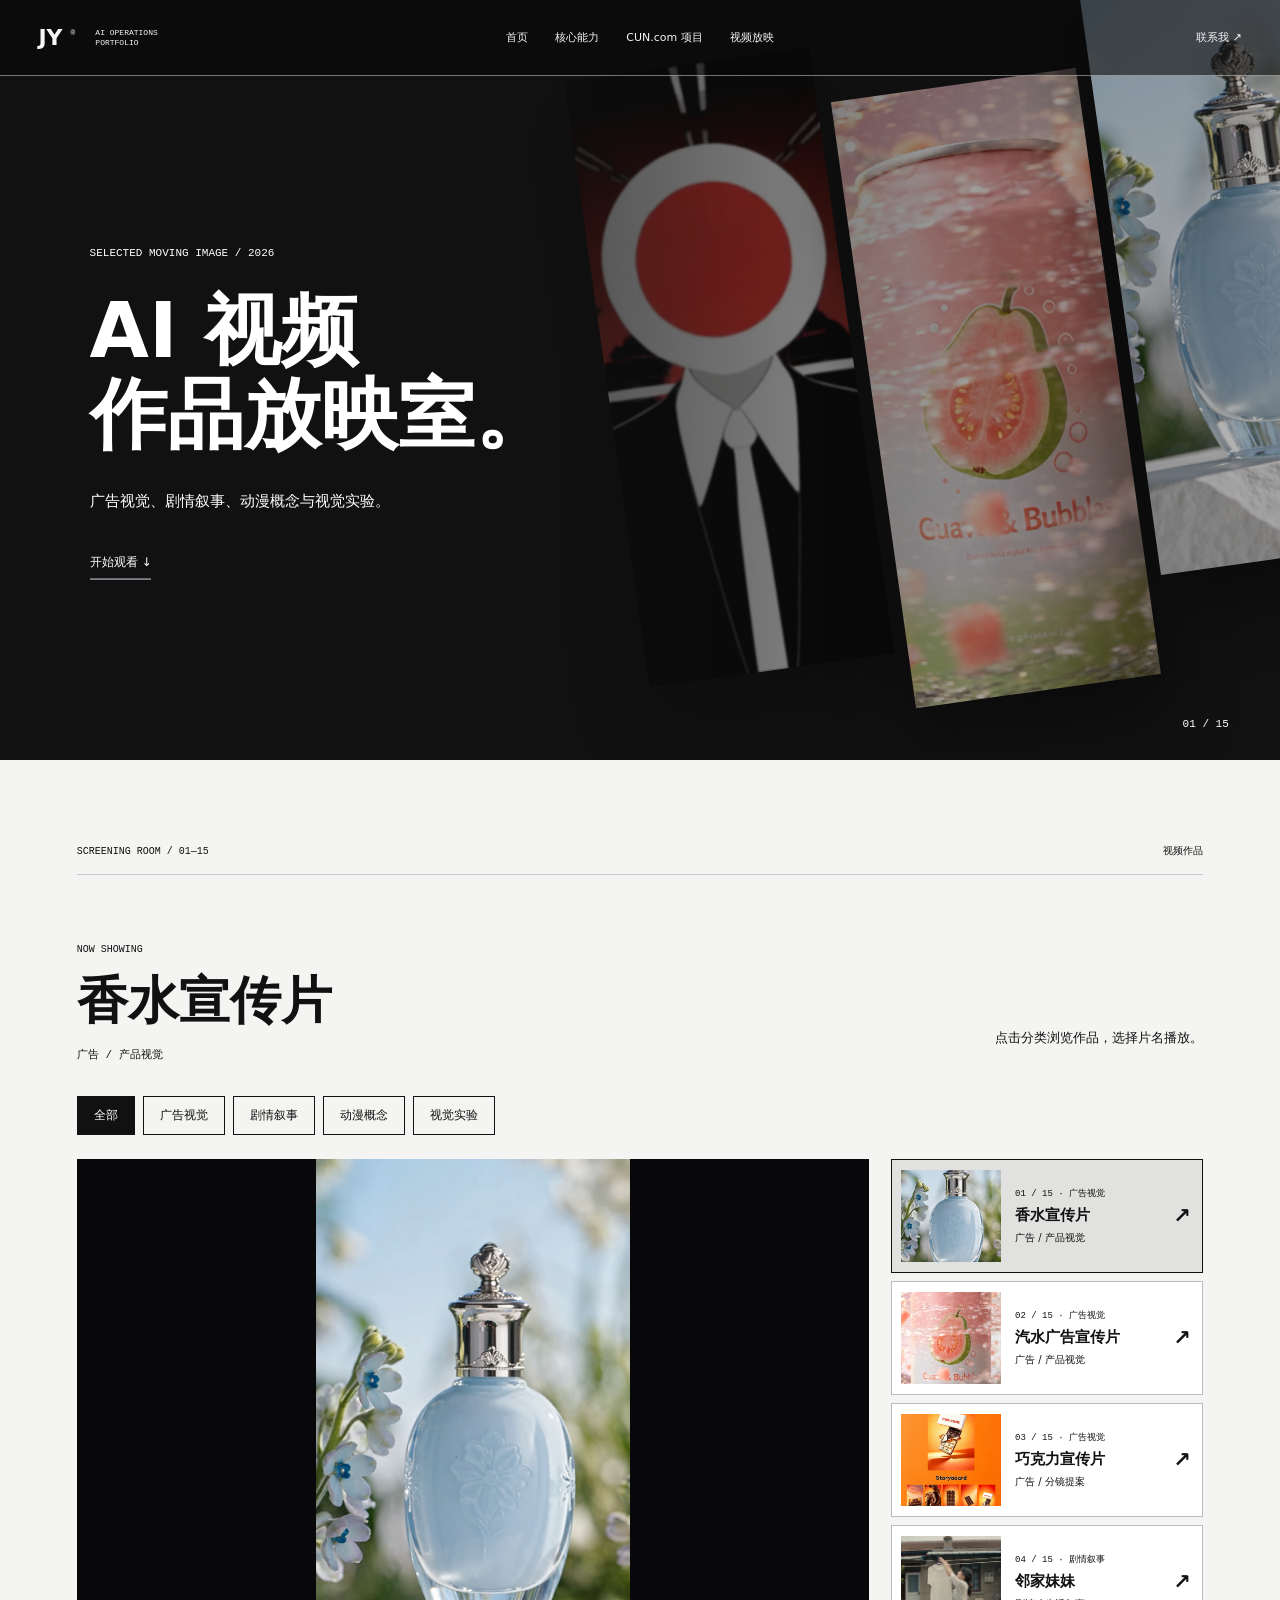
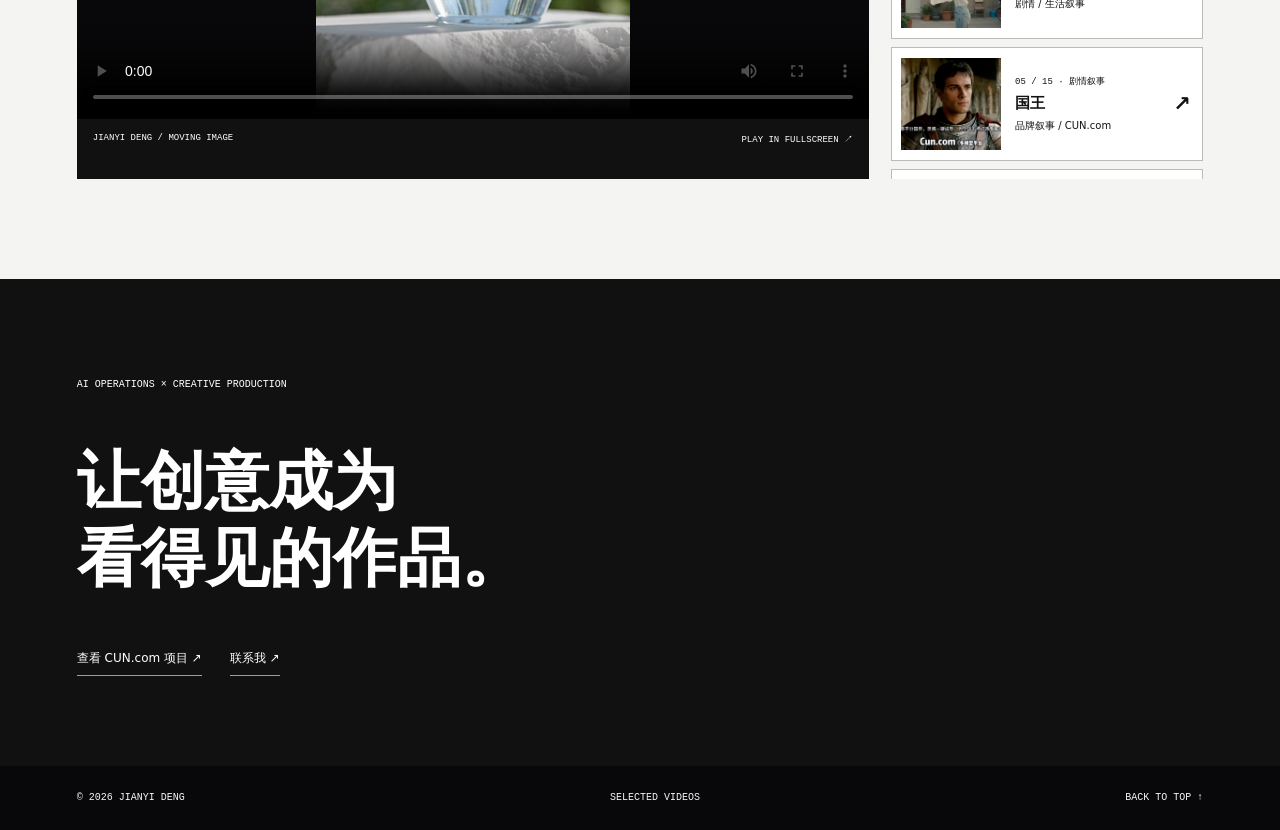
==== videos.html @ bc29573f "Add offline portfolio site and images" ====
<!doctype html>
<html lang="zh-CN"><head><meta charset="utf-8"><meta name="viewport" content="width=device-width, initial-scale=1"><meta name="theme-color" content="#101014"><meta name="description" content="邓健怡的 AI 视频作品展示：品牌广告、剧情短片与创意影像。"><title>视频作品 | 邓健怡</title><link rel="stylesheet" href="styles.css"></head>
<body class="video-page"><a class="skip-link" href="#main">跳转到内容</a><header class="site-header" id="top"><a class="wordmark" href="index.html">JY<span>®</span><small>AI OPERATIONS<br>PORTFOLIO</small></a><nav class="desktop-nav" aria-label="主导航"><a href="index.html">首页</a><a href="index.html#capabilities">核心能力</a><a href="cun.html">CUN.com 项目</a><a href="#screening">视频放映</a></nav><a class="nav-contact" href="index.html#contact">联系我 ↗</a><button class="menu-toggle" type="button" aria-label="打开菜单" aria-expanded="false"><span></span><span></span></button></header><nav class="mobile-nav" aria-label="移动端导航"><a href="index.html">首页</a><a href="index.html#capabilities">核心能力</a><a href="cun.html">CUN.com 项目</a><a href="#screening">视频放映</a><a href="index.html#contact">联系我</a></nav>
<main id="main"><section class="video-hero"><div class="video-hero-art"><img src="assets/posters/portfolio/黑红动漫风.mov.png" alt="动漫视觉画面"><img src="assets/posters/portfolio/汽水广告宣传片.mp4.png" alt="汽水广告画面"><img src="assets/posters/portfolio/香水宣传片.mp4.png" alt="香水宣传片画面"></div><div class="video-hero-copy"><p>SELECTED MOVING IMAGE / 2026</p><h1>AI 视频<br><span>作品放映室。</span></h1><p>广告视觉、剧情叙事、动漫概念与视觉实验。</p><a href="#screening">开始观看 ↓</a></div><div class="video-hero-index">01 / 15</div></section>
<section class="screening" id="screening"><div class="section-bar"><span>SCREENING ROOM / 01—15</span><span>视频作品</span></div><div class="screening-title"><div><p class="micro">NOW SHOWING</p><h2 id="video-title">香水宣传片</h2><span id="video-type">广告 / 产品视觉</span></div><p>点击分类浏览作品，选择片名播放。</p></div><div class="video-filters" id="video-filters" role="group" aria-label="视频分类"></div><div class="screening-layout"><div class="player-frame"><video id="video-player" controls playsinline preload="metadata" poster="assets/posters/portfolio/香水宣传片.mp4.png" aria-label="视频作品播放器"></video><div class="player-caption"><span>JIANYI DENG / MOVING IMAGE</span><span>PLAY IN FULLSCREEN ↗</span></div></div><div class="video-list" id="video-list" aria-label="选择视频作品"></div></div></section><section class="video-footer-cta"><p>AI OPERATIONS × CREATIVE PRODUCTION</p><h2>让创意成为<br>看得见的作品。</h2><div><a href="cun.html">查看 CUN.com 项目 ↗</a><a href="index.html#contact">联系我 ↗</a></div></section></main><footer><span>© <span id="year"></span> JIANYI DENG</span><span>SELECTED VIDEOS</span><a href="#top">BACK TO TOP ↑</a></footer><script src="script.js"></script></body></html>
---- styles.css ----
:root{--black:#101014;--black2:#1b1921;--paper:#f7f6f8;--gray:#d5d4d9;--ink:#16141b;--muted:#66636d;--purple:#7545c7;--violet:#a77be9;--orange:#f5a04d;--line:#cbc9d0;--mono:ui-monospace,SFMono-Regular,Menlo,Consolas,monospace;--sans:Inter,"Noto Sans SC",system-ui,sans-serif}*{box-sizing:border-box}html{scroll-behavior:smooth}body{margin:0;overflow-x:hidden;background:var(--black);color:var(--paper);font-family:var(--sans);-webkit-font-smoothing:antialiased}a{color:inherit;text-decoration:none}button{font:inherit;cursor:pointer}img{display:block;max-width:100%}::selection{background:var(--orange);color:#111}.skip-link{position:fixed;z-index:999;left:10px;top:10px;padding:10px 14px;background:white;color:black;transform:translateY(-160%)}.skip-link:focus{transform:none}.micro,.section-bar,.hero-edition,.hero-index,.hero-scroll,.hero-side>span,.ring-controls,.modular-top,.modular-block>span,.modular-block small,.closing-copy>p,.closing-copy small,footer{font:10px/1.4 var(--mono);letter-spacing:0}.site-header{position:absolute;z-index:50;top:0;left:0;width:100%;height:76px;display:grid;grid-template-columns:1fr auto 1fr;align-items:center;padding:0 3vw;color:white;border-bottom:1px solid #ffffff35}.wordmark{display:inline-flex;align-items:center;gap:8px;width:max-content;font-size:22px;font-weight:900;line-height:.9}.wordmark>span{align-self:start;font:8px var(--mono)}.wordmark small{margin-left:12px;color:#c6c0cd;font:8px/1.25 var(--mono)}.desktop-nav{display:flex;gap:27px}.desktop-nav a,.nav-contact{font-size:11px;transition:color .2s}.desktop-nav a:hover,.nav-contact:hover{color:var(--orange)}.nav-contact{justify-self:end}.menu-toggle,.mobile-nav{display:none}
.hero{position:relative;min-height:650px;height:min(820px,92svh);isolation:isolate;overflow:hidden;background:#0d0a13}.hero-image{position:absolute;z-index:-3;inset:-4%;transform:translate3d(var(--mx,0px),var(--my,0px),0) scale(1.06);transition:transform .2s ease-out}.hero-image img{width:100%;height:100%;object-fit:cover;object-position:center 37%;filter:contrast(1.17) brightness(.62) saturate(.7) sepia(.08)}.hero-image::after{content:"";position:absolute;inset:0;background:linear-gradient(90deg,#100c18e8 0%,#24133275 25%,#4e245747 52%,#100c18a3 100%),linear-gradient(0deg,#100c18ee,transparent 34%);mix-blend-mode:multiply}.hero-veil{position:absolute;z-index:-1;inset:0;background:radial-gradient(ellipse at 65% 18%,#b63b7047,transparent 36%),linear-gradient(90deg,#0e0a14a8,transparent 30%,transparent 72%,#0e0a14a8)}.hero-edition{position:absolute;top:105px;left:3vw;right:3vw;display:flex;justify-content:space-between;color:#ede1f1}.hero-copy{position:absolute;z-index:5;left:20vw;top:46%;width:min(760px,57vw);transform:translateY(-43%)}.hero-copy .micro{margin:0 0 20px;color:#eee7f1}.hero h1{margin:0;font-size:clamp(45px,5.4vw,82px);font-weight:800;line-height:1.13;letter-spacing:0;white-space:nowrap}.hero h1 em{color:#ffb473;font-style:normal}.hero-copy>p:not(.micro){margin:24px 0 0;color:#e5dce5;font-size:14px;line-height:1.85}.hero-actions{display:flex;gap:34px;margin-top:32px}.hero-actions a{display:flex;gap:35px;align-items:center;padding-bottom:9px;border-bottom:1px solid #cfc3d0;font-size:12px;transition:color .2s,transform .2s}.hero-actions a:hover{color:var(--orange);transform:translateY(-3px)}.hero-actions span{font-size:17px}.hero-side{position:absolute;z-index:5;top:48%;width:17vw;max-width:260px;min-width:160px;transition:transform .35s,filter .35s}.hero-side:hover{transform:translateY(-12px) rotate(2deg);filter:brightness(1.18)}.hero-side img{width:100%;height:145px;object-fit:cover;border:1px solid #ffffff3d;box-shadow:0 20px 38px #0008}.hero-side>span{display:block;margin-top:8px;color:#e5dce5}.hero-side-left{left:-3vw}.hero-side-left img{object-position:center 38%}.hero-side-right{right:-3vw}.hero-side-right img{object-position:center 38%}.hero-index{position:absolute;right:3vw;top:100px;padding:8px 11px;border:1px solid #ffffff55;border-radius:30px}.hero-index span{color:var(--orange)}.hero-scroll{position:absolute;left:3vw;bottom:28px;color:#d9d0dc}.hero-scroll span{margin-left:12px;color:var(--orange)}
.profile-band{background:#17141d;color:white;padding:70px 6vw}.profile-inner{max-width:1450px;margin:auto;display:grid;grid-template-columns:1fr 1fr;gap:12vw;align-items:end}.profile-band .micro{color:var(--orange)}.profile-band h2,.section-title h2,.works-intro h2,.tile-heading h2{margin:12px 0 0;font-size:clamp(35px,4.3vw,63px);line-height:1.22;letter-spacing:0}.profile-band h2 span{color:var(--violet)}.profile-text p{max-width:650px;margin:0;font-size:15px;line-height:1.9;color:#d1cbd5}.profile-meta{display:flex;flex-wrap:wrap;gap:18px;margin-top:30px;padding-top:15px;border-top:1px solid #6c6274;color:#aaa1b0;font:10px var(--mono)}.profile-meta a{color:var(--orange)}
.capabilities,.works{padding:90px 6vw 100px;background:var(--paper);color:var(--ink)}.section-bar{display:flex;justify-content:space-between;gap:15px;padding-bottom:15px;border-bottom:1px solid var(--line);color:#706d76}.section-title{display:flex;justify-content:space-between;align-items:end;gap:30px;margin:65px 0 38px}.section-title h2{margin:0}.section-title p{max-width:250px;margin:0;color:#77727c;font-size:13px;line-height:1.8}.capability-grid{display:grid;grid-template-columns:repeat(3,minmax(0,1fr));gap:18px}.capability-card{position:relative;min-height:320px;display:flex;flex-direction:column;overflow:hidden;background:#ededf0;border-radius:6px;transition:transform .3s,box-shadow .3s}.capability-card:hover{transform:translateY(-8px);box-shadow:0 16px 35px #2b1a4b2e}.capability-visual{position:relative;flex:0 0 112px;overflow:hidden;background:#17131e}.capability-visual::before{content:"";position:absolute;width:140px;height:140px;right:12%;top:-56px;background:repeating-linear-gradient(42deg,#a57dee 0 17px,#d1b6f8 17px 35px,#7545c7 35px 52px);clip-path:polygon(50% 0,100% 25%,85% 100%,10% 80%,0 28%);transform:rotate(-16deg);box-shadow:20px 20px #0b0911}.capability-card:nth-child(2) .capability-visual::before,.capability-card:nth-child(5) .capability-visual::before{filter:hue-rotate(-30deg)}.capability-card:nth-child(3) .capability-visual::before,.capability-card:nth-child(6) .capability-visual::before{filter:hue-rotate(40deg)}.capability-visual>span{position:absolute;z-index:1;top:18px;left:18px;display:grid;place-items:center;width:25px;height:25px;border-radius:50%;background:#f8f6fb;color:#141018;font-size:15px}.capability-body{padding:21px 22px 24px;display:flex;flex-direction:column;flex:1}.capability-body small{font:10px var(--mono);color:#7c7383}.capability-body h3{display:inline-block;align-self:flex-start;margin:11px 0 13px;padding:3px 8px;background:var(--highlight,#d7c5f5);font-size:19px;line-height:1.3}.capability-body p{margin:0;color:#4c4851;font-size:12px;line-height:1.75}.capability-tags{display:flex;flex-wrap:wrap;gap:6px;margin-top:auto;padding-top:20px}.capability-tags span{color:#6e6574;font:9px var(--mono)}
.works{padding-bottom:78px;background:#fff}.works-intro{display:flex;justify-content:space-between;align-items:end;gap:30px;margin:60px 0 0}.works-intro h2{margin:0}.works-intro p{max-width:390px;color:#66616c;font-size:14px;line-height:1.8}.work-ring{position:relative;height:710px;max-width:1450px;margin:0 auto;overflow:hidden;touch-action:pan-y;cursor:grab}.work-ring:active{cursor:grabbing}.ring-outline{position:absolute;left:8%;right:8%;top:17%;bottom:12%;border:1px solid #e6e2e9;border-radius:50%;transform:scaleY(.8)}.ring-center{position:absolute;z-index:2;left:50%;top:50%;transform:translate(-50%,-50%);display:flex;flex-direction:column;align-items:center;text-align:center;pointer-events:none}.ring-center span,.ring-center small{font:10px var(--mono);color:#77717d}.ring-center strong{margin:14px 0;font-size:clamp(30px,3.9vw,60px);line-height:.95;letter-spacing:0}.ring-card{position:absolute;display:block;width:158px;height:190px;overflow:hidden;padding:0;border:1px solid #f6f3f8;border-radius:5px;background:#2c2332;color:#fff;box-shadow:0 12px 27px #1d132b31;text-align:left;transform:translate(-50%,-50%) rotate(var(--rot,0deg)) scale(var(--scale,1));transition:left .55s cubic-bezier(.2,.8,.2,1),top .55s cubic-bezier(.2,.8,.2,1),transform .3s,box-shadow .3s}.ring-card:hover{--scale:1.13;z-index:40!important;box-shadow:0 24px 45px #1d132b70}.ring-card img{width:100%;height:100%;object-fit:cover}.ring-card::after{content:"";position:absolute;inset:45% 0 0;background:linear-gradient(transparent,#100c18cc)}.ring-card span{position:absolute;z-index:1;left:10px;right:8px;bottom:11px;font-size:12px;font-weight:700;line-height:1.25}.ring-card small{display:block;margin-bottom:4px;color:#e9d5f3;font:8px var(--mono)}.ring-card.abstract{background:#392056}.ring-card.abstract .abstract-art{position:absolute;inset:0;background:radial-gradient(circle at 30% 20%,#f5a04d 0 15%,transparent 16%),repeating-linear-gradient(30deg,#7647c5 0 28px,#bd91ef 28px 55px,#33204d 55px 85px)}.ring-card.abstract.second .abstract-art{filter:hue-rotate(45deg)}.ring-controls{display:flex;justify-content:space-between;align-items:center;padding-top:18px;border-top:1px solid var(--line);color:#7b7580}.ring-controls div{display:flex;gap:10px}.ring-controls button{display:grid;place-items:center;width:40px;height:40px;border:1px solid #29222e;border-radius:50%;background:none;color:#211a27;font-size:20px;transition:background .2s,color .2s}.ring-controls button:hover{background:#211a27;color:#fff}
.modular{min-height:680px;padding:65px 4vw 80px;background:#08080a;color:#f6f5f6}.modular-top{display:flex;justify-content:space-between}.modular-top p{margin:0}.modular-ribbon{display:flex;align-items:end;gap:3px;margin:65px -4vw 55px;height:67px}.modular-ribbon i{flex:1;height:60%;background:#85848a;transition:height .25s,background .25s}.modular-ribbon i:nth-child(3n){height:95%;background:#b8b7bd}.modular-ribbon i:nth-child(4n){height:72%;background:#68676c}.modular-ribbon i:hover{height:120%;background:var(--violet)}.modular-layout{display:grid;grid-template-columns:1fr .6fr 1fr;gap:8vw;align-items:center;max-width:1300px;margin:auto}.modular-layout>p{text-align:center;font:11px/1.25 var(--mono)}.modular-layout>p span{color:var(--orange)}.modular-block{position:relative;min-height:290px;display:flex;flex-direction:column;justify-content:flex-end;overflow:hidden;padding:22px;background:#202024;border:1px solid #545158;transition:transform .3s,border-color .3s}.modular-block:hover{transform:translateY(-8px);border-color:var(--violet)}.modular-block::before{content:"";position:absolute;width:145px;height:145px;top:15px;left:26px;border:28px solid #bba1e9;transform:rotate(15deg)}.block-video::before{border-color:#f3a974;border-radius:50%;top:20px;left:auto;right:10px}.modular-block>*{position:relative}.modular-block>span{margin-bottom:auto;color:#b6a7c1}.modular-block strong{font-size:26px;line-height:1.25}.modular-block small{margin-top:12px;color:#b9b5bf}.modular-block b{position:absolute;right:20px;bottom:18px;color:var(--orange);font-size:24px}
.tile-section{padding:75px 5vw 100px;background:#0e0e11;color:#fff}.tile-section .section-bar{border-color:#55535b}.tile-heading{display:flex;justify-content:space-between;align-items:end;gap:30px;margin:50px 0 45px}.tile-heading h2{margin:0}.tile-heading p{max-width:420px;color:#b5b0ba;font-size:13px;line-height:1.8}.tile-grid{display:grid;grid-template-columns:repeat(5,1fr);gap:5px;perspective:800px}.tile{aspect-ratio:1.25;position:relative;overflow:hidden;border-radius:6px;background:#a5a4aa;transform:rotate(var(--tilt,0deg));transition:transform .25s,background .25s,filter .25s}.tile:nth-child(3n+2){background:#6d6a72}.tile:nth-child(4n){background:#c5c3c9}.tile:hover{transform:translateY(-9px) rotate(0deg);background:#9c7dcc;filter:brightness(1.15)}.tile::before{content:"";position:absolute;inset:0;background:var(--tile-image,none) center/cover;opacity:0;transition:opacity .3s}.tile:hover::before{opacity:.85}.tile span{position:absolute;z-index:1;left:12px;bottom:11px;color:#fff;font:9px var(--mono);opacity:0;transition:opacity .25s}.tile:hover span{opacity:1}
.closing{min-height:520px;display:grid;grid-template-columns:1fr 1fr;align-items:center;gap:7vw;padding:70px 6vw;background:#3a393f;color:white}.closing-copy>p{margin-bottom:38px}.closing h2{margin:0;font-size:clamp(39px,4.5vw,70px);line-height:1.05;letter-spacing:0}.closing h2 span{margin-left:12px;color:var(--orange)}.closing-copy>a{display:inline-block;margin-top:35px;border-bottom:1px solid white;padding-bottom:8px;font-size:17px}.closing-copy small{display:block;margin-top:24px;color:#bcb8c1}.closing-stack{display:grid;grid-template-columns:1fr 1fr;grid-template-rows:repeat(3,100px);gap:8px;justify-content:end}.closing-stack a{position:relative;overflow:hidden;background:#b5b3b9}.closing-stack a:nth-child(1){grid-column:2;grid-row:1}.closing-stack a:nth-child(2){grid-column:1;grid-row:2}.closing-stack a:nth-child(3){grid-column:2;grid-row:3;background:#8c7b9f}.closing-stack img{width:100%;height:100%;object-fit:cover;filter:grayscale(.4) brightness(.6);transition:transform .3s}.closing-stack a:hover img{transform:scale(1.1)}.closing-stack span{position:absolute;left:10px;bottom:8px;color:white;font:10px var(--mono)}footer{display:flex;justify-content:space-between;gap:15px;padding:25px 6vw;background:#08080a;color:#aaa5ae}footer a:hover{color:white}
.cursor-indicator{position:fixed;z-index:1000;top:0;left:0;width:15px;height:15px;border:1px solid #f8b175;border-radius:50%;pointer-events:none;opacity:0;transform:translate(-50%,-50%);transition:width .2s,height .2s,opacity .2s}.cursor-indicator.active{opacity:1}.cursor-indicator.hover{width:40px;height:40px;background:#f8b17544}
@media(max-width:1000px){.hero-copy{left:16vw;width:68vw}.hero h1{font-size:clamp(43px,5.7vw,68px)}.hero-side{width:18vw;min-width:120px}.hero-side img{height:125px}.capability-card{min-height:350px}.work-ring{height:620px}.ring-card{width:128px;height:162px}.modular-layout{gap:3vw}}
@media(max-width:700px){.site-header{height:62px;display:flex;justify-content:space-between;padding:0 20px}.desktop-nav,.nav-contact{display:none}.menu-toggle{display:flex;flex-direction:column;align-items:center;justify-content:center;gap:6px;width:40px;height:40px;border:0;background:none}.menu-toggle span{display:block;width:23px;height:1px;background:white}.menu-toggle.open span:first-child{transform:translateY(3.5px) rotate(45deg)}.menu-toggle.open span:last-child{transform:translateY(-3.5px) rotate(-45deg)}.mobile-nav{position:fixed;z-index:49;top:62px;left:0;right:0;display:flex;flex-direction:column;gap:0;padding:10px 20px 25px;background:#17131e;border-bottom:1px solid #544b5e;transform:translateY(-130%);visibility:hidden;transition:transform .3s,visibility .3s}.mobile-nav.open{transform:none;visibility:visible}.mobile-nav a{padding:13px 0;border-bottom:1px solid #544b5e}.hero{height:min(750px,92svh);min-height:640px}.hero-image img{object-position:55% center}.hero-edition{top:82px;left:20px;right:20px}.hero-edition span:last-child{display:none}.hero-copy{left:20px;right:20px;top:55%;width:auto;transform:translateY(-40%)}.hero h1{font-size:clamp(40px,9vw,64px);white-space:normal}.hero-copy>p:not(.micro){font-size:12px;max-width:340px}.hero-side{top:auto;bottom:75px;width:98px;min-width:0}.hero-side img{height:90px}.hero-side>span{font-size:7px}.hero-side-left{display:none}.hero-side-right{right:-14px}.hero-index{top:80px;right:20px}.hero-scroll{left:20px;bottom:25px}.profile-band,.capabilities,.works,.modular,.tile-section,.closing{padding-left:20px;padding-right:20px}.profile-inner{grid-template-columns:1fr;gap:30px}.profile-band h2,.section-title h2,.works-intro h2,.tile-heading h2{font-size:clamp(35px,8.4vw,48px)}.profile-text p{font-size:13px}.section-title,.works-intro,.tile-heading{display:block;margin:42px 0 28px}.section-title p,.works-intro p,.tile-heading p{margin-top:18px}.capabilities,.works{padding-top:65px;padding-bottom:75px}.capability-grid{grid-template-columns:repeat(2,minmax(0,1fr));gap:10px}.capability-card{min-height:350px}.capability-visual{flex-basis:95px}.capability-body{padding:16px}.capability-body h3{font-size:16px}.capability-body p{font-size:11px}.work-ring{height:500px;margin:0 -20px}.ring-card{width:98px;height:128px}.ring-card span{font-size:9px}.ring-center strong{font-size:32px}.ring-controls>span:last-child{display:none}.modular{min-height:0;padding-top:55px;padding-bottom:70px}.modular-ribbon{margin:45px -20px 45px}.modular-layout{grid-template-columns:1fr 1fr;gap:16px}.modular-layout>p{display:none}.modular-block{min-height:240px;padding:13px}.modular-block strong{font-size:18px}.modular-block small{font-size:8px}.modular-block::before{width:100px;height:100px;border-width:17px}.tile-section{padding-top:65px;padding-bottom:75px}.tile-grid{grid-template-columns:repeat(3,1fr)}.closing{grid-template-columns:1fr;gap:48px;min-height:0;padding-top:70px;padding-bottom:70px}.closing-stack{max-width:450px;width:100%}footer{flex-wrap:wrap;font-size:8px}}
@media(max-width:420px){.hero-copy{top:53%}.hero h1{font-size:40px}.hero-side-right{display:none}.capability-grid{grid-template-columns:1fr}.capability-card{min-height:290px}.capability-visual{flex-basis:105px}.capability-body h3{font-size:18px}.work-ring{height:440px}.ring-card{width:84px;height:110px}.ring-center strong{font-size:26px}.modular-layout{grid-template-columns:1fr}.modular-block{min-height:220px}.tile-grid{grid-template-columns:repeat(3,1fr)}.closing h2{font-size:45px}}
@media(prefers-reduced-motion:reduce){html{scroll-behavior:auto}*,*::before,*::after{animation-duration:.01ms!important;transition-duration:.01ms!important}.cursor-indicator{display:none}}

/* CUN.com case study */
.case-hero{position:relative;height:min(800px,90svh);min-height:610px;overflow:hidden;background:#28133c;isolation:isolate}.case-hero-image{position:absolute;z-index:-2;right:4%;top:-31%;width:63%;height:155%;object-fit:cover;object-position:center 36%}.case-hero-shade{position:absolute;z-index:-1;inset:0;background:linear-gradient(90deg,#140c1dfc 0%,#21102de7 38%,#29163b63 68%,#21102d9c 100%),linear-gradient(0deg,#170b22e0,transparent 45%)}.case-hero-content{position:absolute;left:8vw;top:50%;transform:translateY(-40%);max-width:720px}.case-hero-content>p:first-child,.case-hero-count{font:11px var(--mono);color:#e9b88e}.case-hero h1{margin:20px 0 10px;font-size:clamp(65px,10vw,150px);line-height:.95;letter-spacing:0}.case-hero h1 span{color:#be8df0}.case-hero h2{margin:32px 0 18px;font-size:clamp(30px,3vw,48px);line-height:1.3}.case-role{color:#d2c3d8;font-size:13px}.case-hero-content>a{display:inline-block;margin-top:32px;padding-bottom:8px;border-bottom:1px solid #e8dbe9;font-size:12px}.case-hero-count{position:absolute;right:3vw;bottom:30px}.case-summary,.case-process,.case-assets{padding:85px 6vw 100px;background:var(--paper);color:var(--ink)}.case-summary-grid{display:grid;grid-template-columns:1fr 1fr;gap:8vw;padding:65px 0 50px}.case-summary-grid .micro{color:var(--purple)}.case-summary h2,.assets-intro h2,.case-more h2{margin:17px 0;font-size:clamp(35px,4.5vw,67px);line-height:1.2}.case-summary h2 span,.assets-intro h2 span{color:var(--purple)}.case-summary-grid>div>p:not(.micro){margin:0;color:#5b5660;font-size:15px;line-height:1.9}.case-summary ul{margin:22px 0 0;padding-left:19px;color:#5b5660;font-size:13px;line-height:2}.case-metrics{display:grid;grid-template-columns:repeat(4,1fr);gap:15px;border-top:1px solid #7f7885;padding-top:22px}.case-metrics div{display:flex;flex-direction:column;gap:13px}.case-metrics small{font:10px var(--mono);color:#726d77}.case-metrics strong{font:600 clamp(26px,3vw,42px) var(--mono);color:var(--purple)}.case-process{background:#1b1621;color:#fff}.case-process .section-bar{border-color:#615868;color:#b7aebe}.process-grid{display:grid;grid-template-columns:repeat(4,1fr);gap:0;margin-top:60px;border-top:1px solid #655b6e;border-left:1px solid #655b6e}.process-grid>div{min-height:240px;padding:22px;border-right:1px solid #655b6e;border-bottom:1px solid #655b6e}.process-grid span{color:var(--orange);font:11px var(--mono)}.process-grid h3{margin:65px 0 15px;font-size:21px}.process-grid p{margin:0;color:#bbb3c1;font-size:12px;line-height:1.8}.assets-intro{display:flex;justify-content:space-between;align-items:end;gap:45px;margin:65px 0 40px}.assets-intro h2{margin:0}.assets-intro p{max-width:430px;margin:0;color:#69646e;font-size:13px;line-height:1.8}.asset-showcase{display:grid;grid-template-columns:.9fr 1.1fr;gap:20px;align-items:stretch}.asset-showcase figure{margin:0;position:relative;overflow:hidden;background:#e8e3ee}.campaign-poster img{width:100%;height:750px;object-fit:cover;object-position:top}.ip-grid{display:grid;grid-template-columns:1fr 1fr;gap:20px}.ip-grid img{width:100%;height:365px;object-fit:cover}.asset-showcase figcaption{position:absolute;left:12px;bottom:12px;padding:7px 9px;background:#17131dda;color:white;font:9px var(--mono)}.case-more{display:flex;align-items:center;justify-content:space-between;gap:30px;padding:65px 6vw;background:#e7d9f1;color:#21172c}.case-more h2{font-size:40px}.case-more p:not(.micro){max-width:600px;font-size:13px;line-height:1.8}.case-more a{flex:0 0 auto;padding:10px;border-bottom:1px solid #21172c;font-size:12px}
/* Dedicated video screening */
.video-hero{position:relative;min-height:640px;height:min(760px,88svh);overflow:hidden;background:#14101b}.video-hero-art{position:absolute;inset:0;display:flex;justify-content:flex-end;align-items:center;gap:12px;padding-left:40%;transform:rotate(-8deg) scale(1.15);opacity:.85}.video-hero-art img{width:28%;height:70%;object-fit:cover;box-shadow:0 25px 60px #0009}.video-hero-art img:nth-child(2){transform:translateY(50px)}.video-hero-art img:nth-child(3){transform:translateY(-35px)}.video-hero::after{content:"";position:absolute;inset:0;background:linear-gradient(90deg,#14101bfd 5%,#14101be3 32%,#14101b20 82%);pointer-events:none}.video-hero-copy{position:absolute;z-index:2;left:7vw;top:50%;transform:translateY(-42%)}.video-hero-copy>p:first-child,.video-hero-index{color:var(--orange);font:11px var(--mono)}.video-hero h1{margin:30px 0;font-size:clamp(55px,6vw,95px);line-height:1.1}.video-hero h1 span{color:#c49df0}.video-hero-copy>p:nth-last-child(2){font-size:15px;line-height:1.8;color:#d0c6d5}.video-hero-copy>a{display:inline-block;margin-top:24px;border-bottom:1px solid #ded2e3;padding-bottom:8px;font-size:12px}.video-hero-index{position:absolute;z-index:2;right:4vw;bottom:30px}.screening{padding:85px 6vw 100px;background:var(--paper);color:var(--ink)}.screening-title{display:flex;justify-content:space-between;align-items:end;gap:35px;margin:58px 0 34px}.screening-title .micro{color:var(--purple)}.screening-title h2{margin:10px 0 7px;font-size:clamp(35px,4vw,60px)}.screening-title span{color:#76707b;font:11px var(--mono)}.screening-title>p{max-width:430px;color:#69646e;font-size:13px;line-height:1.8}.screening-layout{display:grid;grid-template-columns:minmax(0,1.65fr) minmax(250px,.65fr);gap:22px}.player-frame{min-width:0;background:#151218}.player-frame video{display:block;width:100%;height:min(560px,46vw);min-height:350px;object-fit:contain;background:#08080a}.player-caption{display:flex;justify-content:space-between;padding:14px 16px;color:#c5bbc9;font:9px var(--mono)}.video-list{display:flex;flex-direction:column;gap:8px}.video-item{display:grid;grid-template-columns:100px 1fr 20px;gap:14px;align-items:center;width:100%;min-height:114px;padding:9px;border:1px solid #d1cbd6;background:#f3f0f5;color:#241b2b;text-align:left;transition:background .2s,border-color .2s}.video-item:hover,.video-item.active{border-color:var(--purple);background:#e8dcf4}.video-item img{width:100px;height:92px;object-fit:cover}.video-item span{display:flex;flex-direction:column;gap:6px}.video-item small{font:9px var(--mono);color:var(--purple)}.video-item strong{font-size:15px}.video-item em{font-style:normal;color:#706975;font-size:10px}.video-item b{font-size:21px}.video-footer-cta{padding:90px 6vw;background:#20172b}.video-footer-cta>p{color:var(--orange);font:10px var(--mono)}.video-footer-cta h2{font-size:clamp(40px,5vw,72px);line-height:1.2}.video-footer-cta>div{display:flex;gap:28px}.video-footer-cta a{padding-bottom:8px;border-bottom:1px solid #a893b5;font-size:12px}
@media(max-width:1000px){.process-grid{grid-template-columns:repeat(2,1fr)}.campaign-poster img{height:610px}.ip-grid img{height:295px}.screening-layout{grid-template-columns:1fr}.video-list{display:grid;grid-template-columns:1fr 1fr}.video-item{grid-template-columns:80px 1fr 15px}.video-item img{width:80px;height:86px}}
@media(max-width:700px){.case-hero{height:720px;min-height:650px}.case-hero-image{right:-25%;top:0;width:130%;height:100%;object-position:center top;opacity:.6}.case-hero-shade{background:linear-gradient(0deg,#170b22f7 0%,#170b22aa 48%,#170b2255),linear-gradient(90deg,#170b22aa,transparent)}.case-hero-content{left:20px;right:20px;top:auto;bottom:75px;transform:none}.case-hero h1{font-size:60px}.case-hero h2{font-size:30px}.case-hero-count{bottom:25px;right:20px}.case-summary,.case-process,.case-assets,.screening,.video-footer-cta{padding:65px 20px 75px}.case-summary-grid{grid-template-columns:1fr;gap:20px;padding:40px 0}.case-summary h2,.assets-intro h2{font-size:38px}.case-metrics{grid-template-columns:1fr 1fr;gap:25px}.process-grid{margin-top:35px}.process-grid>div{min-height:240px;padding:15px}.process-grid h3{font-size:17px}.assets-intro{display:block;margin:40px 0 30px}.assets-intro p{margin-top:18px}.asset-showcase{grid-template-columns:1fr}.campaign-poster img{height:auto;max-height:750px;object-fit:contain}.ip-grid{gap:10px}.ip-grid img{height:auto;aspect-ratio:1}.case-more{display:block;padding:60px 20px}.case-more h2{font-size:34px}.case-more a{display:inline-block;margin:14px 17px 0 0}.video-hero{height:670px;min-height:610px}.video-hero-art{padding-left:20%;opacity:.5}.video-hero-art img{width:42%;height:60%}.video-hero-copy{left:20px;right:20px;top:53%}.video-hero h1{font-size:49px}.screening-title{display:block;margin:45px 0 25px}.screening-title>p{margin-top:18px}.player-frame video{height:360px;min-height:0}.video-list{grid-template-columns:1fr}.video-item{min-height:100px}.video-footer-cta h2{font-size:42px}}
@media(max-width:420px){.case-metrics strong{font-size:25px}.process-grid{grid-template-columns:1fr}.process-grid>div{min-height:190px}.process-grid h3{margin-top:38px}.video-hero h1{font-size:43px}.player-frame video{height:300px}}

/* Monochrome type and portfolio imagery */
body :where(*){color:inherit!important}
body :where(.capabilities,.works,.screening,.case-summary,.case-assets,.case-more){color:#111!important}
body :where(.hero,.profile-band,.modular,.tile-section,.closing,.video-hero,.video-footer-cta,.case-hero,.case-process){color:#fff!important}
.skip-link{color:#111!important}
::selection{background:#fff;color:#111}
.site-header{background:#08080890;border-color:#ffffff70}
.desktop-nav a:hover,.nav-contact:hover,footer a:hover{opacity:.55}
.hero{height:min(850px,94svh);min-height:670px;background:#080808;color:#fff}
.hero-image{inset:0;transform:none!important}
.hero-image img{object-position:center center;filter:none}
.hero-image::after{display:none}
.hero-veil{display:none}
.hero-edition,.hero-index{display:none}
.hero-copy{left:0;right:0;top:auto;bottom:32px;width:auto;transform:none;text-align:center}
.hero-copy .micro,.hero-copy h1,.hero-copy>p:not(.micro){position:absolute;width:1px;height:1px;overflow:hidden;clip:rect(0,0,0,0);white-space:nowrap}
.hero-actions{justify-content:center;margin:0;gap:10px}
.hero-actions a{display:inline-flex;justify-content:space-between;gap:30px;min-width:150px;padding:13px 16px;border:1px solid #fff;background:#080808e0;font-size:12px}
.hero-actions a:hover{background:#fff;color:#111!important;transform:none}
.hero-scroll{bottom:26px}
.hero-side{top:45%;width:25%;max-width:none;height:35%;min-width:0;opacity:0}
.hero-side img{width:100%;height:100%}
.hero-side-left{left:0}.hero-side-right{right:0}
.profile-band{background:#101010}
.profile-band h2 span{color:#fff}
.capabilities{background:#f3f3f1}
.capability-grid{gap:12px}
.capability-card{min-height:410px;background:#151515;color:#fff!important;border:1px solid #222;border-radius:3px;box-shadow:none}
.capability-card:hover{transform:translateY(-5px);box-shadow:0 18px 30px #0003}
.capability-visual{flex:0 0 190px;background-size:cover;background-position:center}
.capability-card:nth-child(1) .capability-visual{background-image:url('assets/cun/halloween-campaign.jpg')}
.capability-card:nth-child(2) .capability-visual{background-image:url('assets/posters/portfolio/9月2日素材_副本.mp4.png')}
.capability-card:nth-child(3) .capability-visual{background-image:url('assets/cun/ip-02.jpg')}
.capability-card:nth-child(4) .capability-visual{background-image:url('assets/posters/portfolio/香水宣传片.mp4.png')}
.capability-card:nth-child(5) .capability-visual{background-image:url('assets/posters/portfolio/1030  4k.mp4.png')}
.capability-card:nth-child(6) .capability-visual{background-image:url('assets/posters/portfolio/0828IG.MP4.png')}
.capability-visual::before{display:none}
.capability-visual::after{content:'';position:absolute;inset:0;background:linear-gradient(180deg,#0007,transparent 50%,#0005)}
.capability-visual>span{top:14px;left:14px;background:#fff;color:#111!important}
.capability-visual>span{font:700 10px var(--mono)}
.capability-body{padding:23px}
.capability-body small{font-size:10px}
.capability-body h3{margin:12px 0;padding:0;background:none;font-size:23px}
.capability-body p{font-size:12px;line-height:1.8}
.capability-tags{border-top:1px solid #ffffff55;margin-top:22px;padding-top:14px}
.capability-tags span{font-size:9px}
.works{background:#fff}
.ring-card{color:#fff!important;background:#111}
.ring-card.abstract .abstract-art{background:#111}
.ring-card small,.ring-card span{color:#fff!important}
.ring-controls button:hover{color:#fff!important;background:#111}
.modular{background:#090909}.modular-ribbon i:hover{background:#fff}
.modular-block{background:#1c1c1c;border-color:#777}
.modular-block::before{border-color:#aaa}.block-video::before{border-color:#fff}
.tile-section{background:#101010}.tile:hover{background:#666}
.closing{background:#111}
.closing h2 span{color:#fff}
.closing-stack a:nth-child(3){background:#444}
.cursor-indicator{border-color:#fff}.cursor-indicator.hover{background:#ffffff55}
.case-hero{background:#111}.case-hero h1 span,.case-summary h2 span,.assets-intro h2 span{color:inherit}
.case-summary,.case-assets{background:#f4f4f2}.case-process{background:#111}.case-more{background:#e8e8e6}
.case-metrics strong{color:#111}.video-hero{background:#111}.video-hero h1 span{color:#fff}
.video-hero::after{background:linear-gradient(90deg,#111 0%,#111d 28%,#1113 85%)}
.screening{background:#f4f4f2}
.video-filters{display:flex;flex-wrap:wrap;gap:8px;margin:0 0 24px}
.video-filters button{padding:10px 16px;border:1px solid #111;background:transparent;color:#111!important;font-size:12px}
.video-filters button[aria-pressed="true"],.video-filters button:hover{background:#111;color:#fff!important}
.player-frame{color:#fff!important;background:#111}
.video-list{max-height:620px;overflow:auto;align-content:start}
.video-item{background:#fff;color:#111!important;border-color:#bbb}
.video-item:hover,.video-item.active{background:#e1e1df;border-color:#111}
.video-footer-cta{background:#111}
@media(max-width:700px){
  .hero{height:740px;min-height:680px}
  .hero-image img{object-position:center bottom;filter:brightness(.36)}
  .hero-veil{display:block;background:linear-gradient(0deg,#080808 0%,transparent 65%)}
  .hero-copy{left:20px;right:20px;bottom:135px;text-align:left}
  .hero-copy .micro,.hero-copy h1,.hero-copy>p:not(.micro){position:static;width:auto;height:auto;overflow:visible;clip:auto;white-space:normal}
  .hero-copy .micro{font-size:12px}.hero h1{font-size:clamp(38px,10vw,58px);line-height:1.16}
  .hero h1 em{color:#fff}.hero-copy>p:not(.micro){font-size:12px}
  .hero-actions{justify-content:flex-start;margin-top:25px}.hero-actions a{min-width:0;gap:10px}
  .hero-side{display:none}.hero-scroll{bottom:26px}
  .capability-grid{grid-template-columns:repeat(2,minmax(0,1fr))}
  .capability-card{min-height:380px}.capability-visual{flex-basis:140px}.capability-body{padding:15px}.capability-body h3{font-size:18px}
  .video-list{max-height:none}
}
@media(max-width:480px){.capability-grid{grid-template-columns:1fr}.capability-card{min-height:0}.capability-visual{flex-basis:185px}.video-filters button{padding:9px 11px;font-size:11px}}

/* Interactive homepage */
.hero{height:min(850px,94svh);min-height:670px}
.hero-track,.hero-slide{position:absolute;inset:0}
.hero-slide{overflow:hidden;background:#080808;opacity:0;visibility:hidden;transform:scale(1.025);transition:opacity .6s ease,transform 1.2s ease,visibility .6s}
.hero-slide.is-active{opacity:1;visibility:visible;transform:scale(1)}
.hero-slide>img{width:100%;height:100%;object-fit:cover;object-position:center}
.hero-slide:first-child>img{object-position:center top}
.hero-hotspot{position:absolute;z-index:3;top:43%;height:34%;display:block;border:2px solid transparent;transition:border-color .2s,box-shadow .2s,transform .2s;background:#0000}
.hero-hotspot-left{left:0;width:21%}
.hero-hotspot-right{left:65%;width:31%}
.hero-hotspot span{position:absolute;left:8px;right:8px;bottom:8px;display:flex;justify-content:space-between;align-items:center;padding:10px 12px;background:#080808e6;color:#fff!important;font-size:12px;opacity:0;transform:translateY(8px);transition:opacity .2s,transform .2s}
.hero-hotspot:hover,.hero-hotspot:focus-visible{border-color:#fff;box-shadow:0 0 0 2px #0008;transform:translateY(-4px);outline:none}
.hero-hotspot:hover span,.hero-hotspot:focus-visible span{opacity:1;transform:none}
.hero-slide:not(:first-child)>img{filter:brightness(.46)}
.hero-slide:nth-child(2)>img{object-position:center 42%}
.hero-slide:nth-child(3)>img{object-position:center 42%}
.hero-slide:not(:first-child)::after{content:'';position:absolute;inset:0;background:linear-gradient(90deg,#080808c9,transparent 75%),linear-gradient(0deg,#0808088c,transparent 50%);pointer-events:none}
.hero-slide .hero-copy{z-index:2}
.hero-copy-reference{bottom:75px}
.hero-copy-feature{left:7vw;right:auto;bottom:17%;max-width:720px;text-align:left}
.hero-copy-feature .micro,.hero-copy-feature h2,.hero-copy-feature>p:not(.micro){position:static;width:auto;height:auto;overflow:visible;clip:auto;white-space:normal}
.hero-copy-feature h2{margin:16px 0 0;font-size:clamp(48px,6.2vw,92px);line-height:1.14}
.hero-copy-feature>p:not(.micro){font-size:14px}
.hero-feature-link{display:inline-flex;align-items:center;justify-content:space-between;gap:48px;margin-top:32px;padding:14px 18px;border:1px solid #fff;background:#080808b8;font-size:13px}
.hero-feature-link:hover{background:#fff;color:#111!important}
.hero-controls{position:absolute;z-index:10;right:3vw;bottom:24px;display:flex;align-items:center;gap:16px;color:#fff}
.hero-arrow{display:grid;place-items:center;width:42px;height:42px;border:1px solid #fff;background:#080808a8;color:#fff!important;font-size:20px;line-height:1}
.hero-arrow:hover{background:#fff;color:#111!important}
.hero-dots{display:flex;align-items:center;gap:8px}
.hero-dots button{width:7px;height:7px;padding:0;border:1px solid #fff;border-radius:50%;background:transparent}
.hero-dots button.is-active{background:#fff}
.hero-count{min-width:48px;text-align:center;font:10px var(--mono)}
.hero-scroll{z-index:10;animation:scroll-nudge 2s ease-in-out infinite}
@keyframes scroll-nudge{50%{transform:translateY(6px)}}
.will-reveal{opacity:0;transform:translateY(24px);transition:opacity .7s ease,transform .7s ease}
.will-reveal.is-visible{opacity:1;transform:translateY(0)}
.capability-card.will-reveal.is-visible:hover{transform:translateY(-5px)}
.capability-card.will-reveal:nth-child(2),.capability-card.will-reveal:nth-child(5){transition-delay:.08s}
.capability-card.will-reveal:nth-child(3),.capability-card.will-reveal:nth-child(6){transition-delay:.16s}
@media(max-width:700px){
  .hero{height:min(760px,95svh);min-height:650px}
  .hero-slide:first-child>img{object-position:center bottom;filter:brightness(.3)}
  .hero-hotspot{display:none}
  .hero-slide:not(:first-child)>img{object-position:center;filter:brightness(.38)}
  .hero-copy-reference{bottom:145px}
  .hero-copy-feature{left:20px;right:20px;bottom:150px;max-width:none}
  .hero-copy-feature h2{font-size:clamp(40px,10vw,64px)}
  .hero-copy-feature>p:not(.micro){font-size:12px}
  .hero-controls{right:20px;bottom:25px;gap:9px}
  .hero-arrow{width:36px;height:36px}
  .hero-scroll{bottom:30px;font-size:8px}
}
@media(max-width:420px){.hero-copy-reference{bottom:125px}.hero-actions{gap:7px}.hero-actions a{padding:11px 12px;font-size:11px}.hero-controls{gap:6px}.hero-count{min-width:38px;font-size:9px}}
@media(prefers-reduced-motion:reduce){.hero-slide,.will-reveal{transition:none;transform:none}.hero-scroll{animation:none}.will-reveal{opacity:1}}
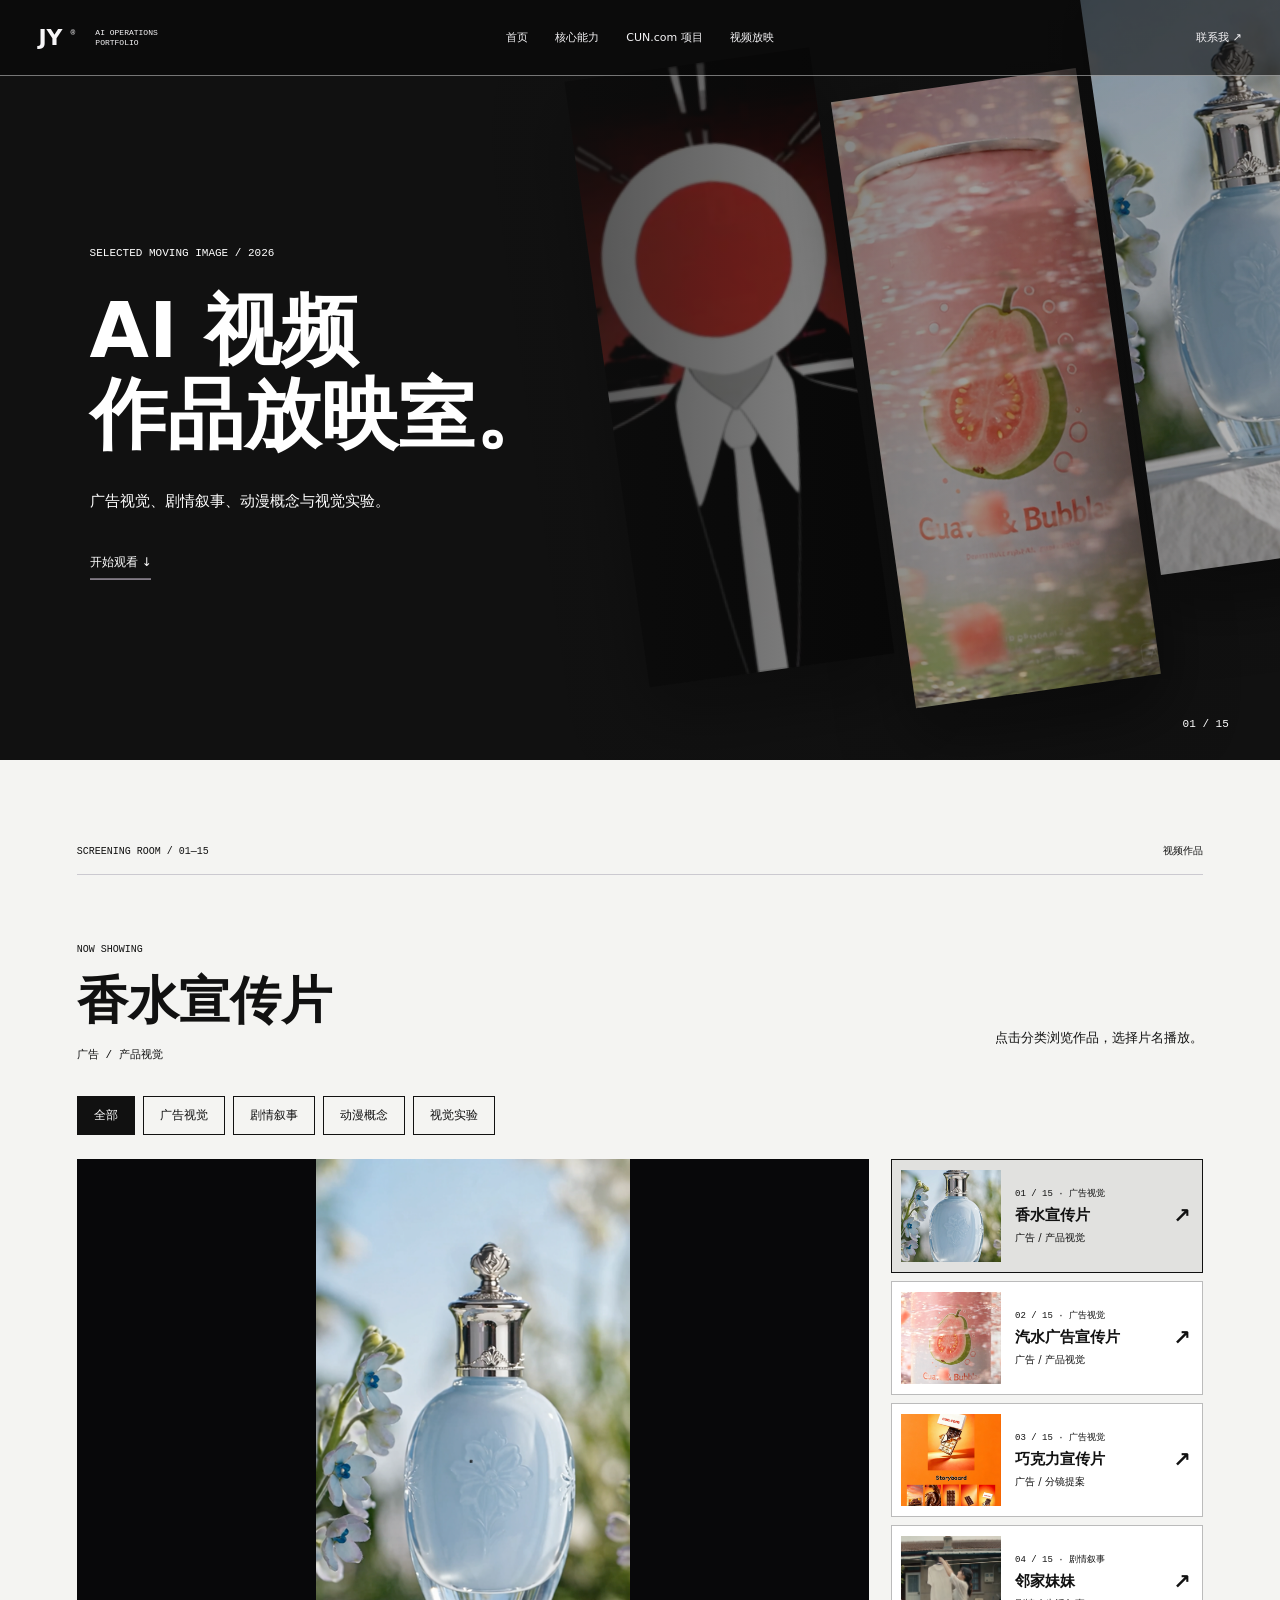
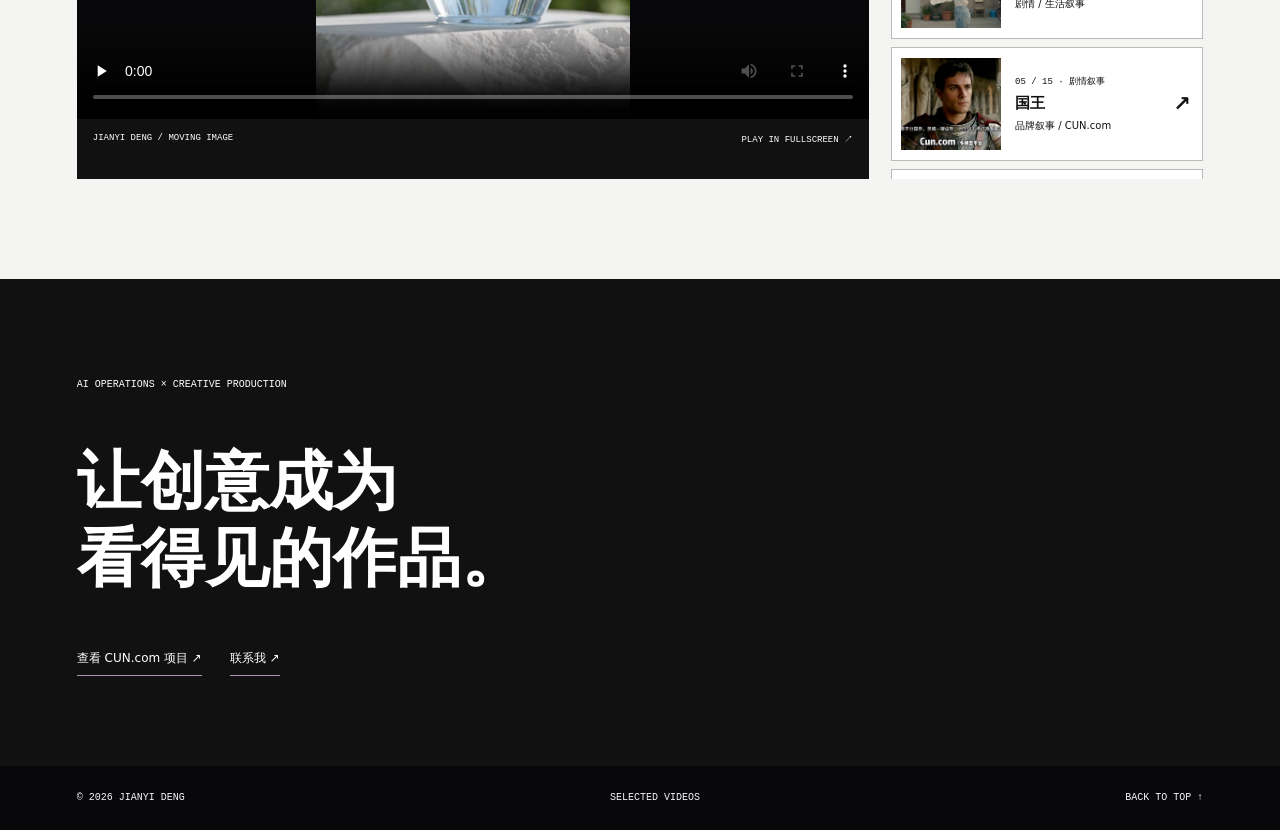
==== commit 0bc1d20c: "Speed up portfolio initial loading" ====
--- a/videos.html
+++ b/videos.html
@@ -1,5 +1,5 @@
 <!doctype html>
 <html lang="zh-CN"><head><meta charset="utf-8"><meta name="viewport" content="width=device-width, initial-scale=1"><meta name="theme-color" content="#101014"><meta name="description" content="邓健怡的 AI 视频作品展示：品牌广告、剧情短片与创意影像。"><title>视频作品 | 邓健怡</title><link rel="stylesheet" href="styles.css"></head>
 <body class="video-page"><a class="skip-link" href="#main">跳转到内容</a><header class="site-header" id="top"><a class="wordmark" href="index.html">JY<span>®</span><small>AI OPERATIONS<br>PORTFOLIO</small></a><nav class="desktop-nav" aria-label="主导航"><a href="index.html">首页</a><a href="index.html#capabilities">核心能力</a><a href="cun.html">CUN.com 项目</a><a href="#screening">视频放映</a></nav><a class="nav-contact" href="index.html#contact">联系我 ↗</a><button class="menu-toggle" type="button" aria-label="打开菜单" aria-expanded="false"><span></span><span></span></button></header><nav class="mobile-nav" aria-label="移动端导航"><a href="index.html">首页</a><a href="index.html#capabilities">核心能力</a><a href="cun.html">CUN.com 项目</a><a href="#screening">视频放映</a><a href="index.html#contact">联系我</a></nav>
-<main id="main"><section class="video-hero"><div class="video-hero-art"><img src="assets/posters/portfolio/黑红动漫风.mov.png" alt="动漫视觉画面"><img src="assets/posters/portfolio/汽水广告宣传片.mp4.png" alt="汽水广告画面"><img src="assets/posters/portfolio/香水宣传片.mp4.png" alt="香水宣传片画面"></div><div class="video-hero-copy"><p>SELECTED MOVING IMAGE / 2026</p><h1>AI 视频<br><span>作品放映室。</span></h1><p>广告视觉、剧情叙事、动漫概念与视觉实验。</p><a href="#screening">开始观看 ↓</a></div><div class="video-hero-index">01 / 15</div></section>
-<section class="screening" id="screening"><div class="section-bar"><span>SCREENING ROOM / 01—15</span><span>视频作品</span></div><div class="screening-title"><div><p class="micro">NOW SHOWING</p><h2 id="video-title">香水宣传片</h2><span id="video-type">广告 / 产品视觉</span></div><p>点击分类浏览作品，选择片名播放。</p></div><div class="video-filters" id="video-filters" role="group" aria-label="视频分类"></div><div class="screening-layout"><div class="player-frame"><video id="video-player" controls playsinline preload="metadata" poster="assets/posters/portfolio/香水宣传片.mp4.png" aria-label="视频作品播放器"></video><div class="player-caption"><span>JIANYI DENG / MOVING IMAGE</span><span>PLAY IN FULLSCREEN ↗</span></div></div><div class="video-list" id="video-list" aria-label="选择视频作品"></div></div></section><section class="video-footer-cta"><p>AI OPERATIONS × CREATIVE PRODUCTION</p><h2>让创意成为<br>看得见的作品。</h2><div><a href="cun.html">查看 CUN.com 项目 ↗</a><a href="index.html#contact">联系我 ↗</a></div></section></main><footer><span>© <span id="year"></span> JIANYI DENG</span><span>SELECTED VIDEOS</span><a href="#top">BACK TO TOP ↑</a></footer><script src="script.js"></script></body></html>
+<main id="main"><section class="video-hero"><div class="video-hero-art"><img src="assets/posters/portfolio/黑红动漫风.mov.png" alt="动漫视觉画面" decoding="async"><img src="assets/posters/portfolio/汽水广告宣传片.mp4.png" alt="汽水广告画面" decoding="async"><img src="assets/posters/portfolio/香水宣传片.mp4.png" alt="香水宣传片画面" decoding="async"></div><div class="video-hero-copy"><p>SELECTED MOVING IMAGE / 2026</p><h1>AI 视频<br><span>作品放映室。</span></h1><p>广告视觉、剧情叙事、动漫概念与视觉实验。</p><a href="#screening">开始观看 ↓</a></div><div class="video-hero-index">01 / 15</div></section>
+<section class="screening" id="screening"><div class="section-bar"><span>SCREENING ROOM / 01—15</span><span>视频作品</span></div><div class="screening-title"><div><p class="micro">NOW SHOWING</p><h2 id="video-title">香水宣传片</h2><span id="video-type">广告 / 产品视觉</span></div><p>点击分类浏览作品，选择片名播放。</p></div><div class="video-filters" id="video-filters" role="group" aria-label="视频分类"></div><div class="screening-layout"><div class="player-frame"><video id="video-player" controls playsinline preload="none" poster="assets/posters/portfolio/香水宣传片.mp4.png" aria-label="视频作品播放器"></video><div class="player-caption"><span>JIANYI DENG / MOVING IMAGE</span><span>PLAY IN FULLSCREEN ↗</span></div></div><div class="video-list" id="video-list" aria-label="选择视频作品"></div></div></section><section class="video-footer-cta"><p>AI OPERATIONS × CREATIVE PRODUCTION</p><h2>让创意成为<br>看得见的作品。</h2><div><a href="cun.html">查看 CUN.com 项目 ↗</a><a href="index.html#contact">联系我 ↗</a></div></section></main><footer><span>© <span id="year"></span> JIANYI DENG</span><span>SELECTED VIDEOS</span><a href="#top">BACK TO TOP ↑</a></footer><script src="script.js"></script></body></html>
--- a/styles.css
+++ b/styles.css
@@ -50,12 +50,6 @@
 .capability-card{min-height:410px;background:#151515;color:#fff!important;border:1px solid #222;border-radius:3px;box-shadow:none}
 .capability-card:hover{transform:translateY(-5px);box-shadow:0 18px 30px #0003}
 .capability-visual{flex:0 0 190px;background-size:cover;background-position:center}
-.capability-card:nth-child(1) .capability-visual{background-image:url('assets/cun/halloween-campaign.jpg')}
-.capability-card:nth-child(2) .capability-visual{background-image:url('assets/posters/portfolio/9月2日素材_副本.mp4.png')}
-.capability-card:nth-child(3) .capability-visual{background-image:url('assets/cun/ip-02.jpg')}
-.capability-card:nth-child(4) .capability-visual{background-image:url('assets/posters/portfolio/香水宣传片.mp4.png')}
-.capability-card:nth-child(5) .capability-visual{background-image:url('assets/posters/portfolio/1030  4k.mp4.png')}
-.capability-card:nth-child(6) .capability-visual{background-image:url('assets/posters/portfolio/0828IG.MP4.png')}
 .capability-visual::before{display:none}
 .capability-visual::after{content:'';position:absolute;inset:0;background:linear-gradient(180deg,#0007,transparent 50%,#0005)}
 .capability-visual>span{top:14px;left:14px;background:#fff;color:#111!important}
